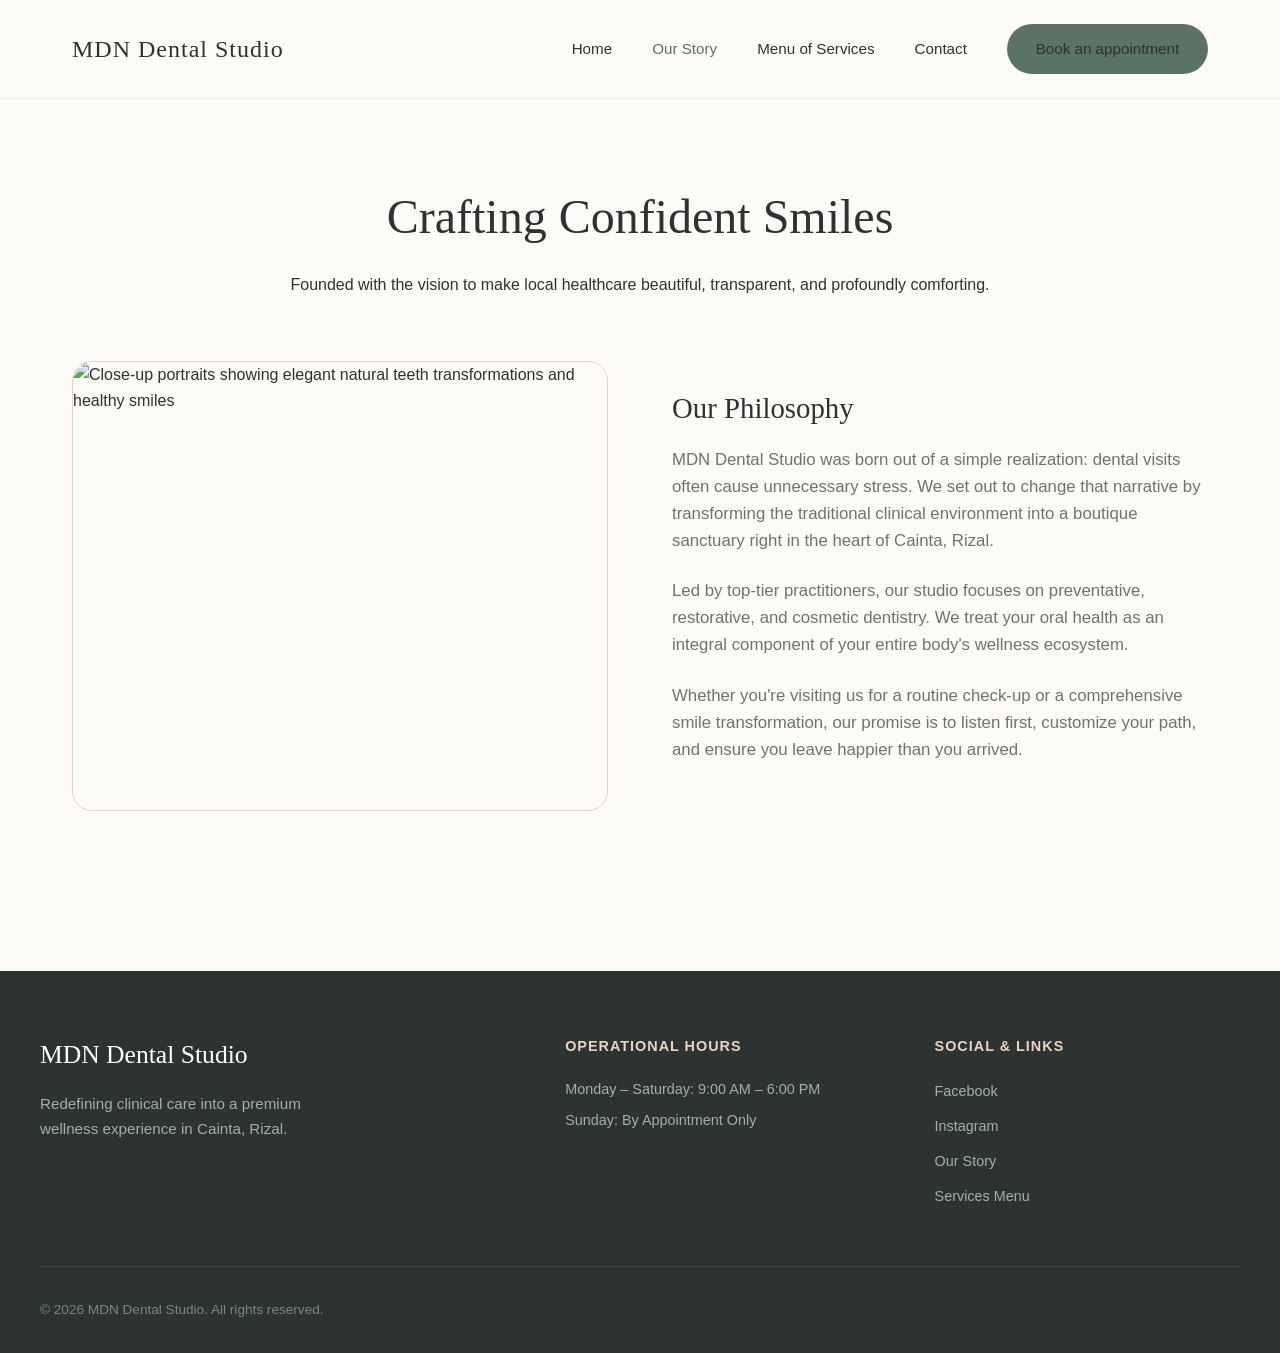
==== about.html @ 5b3ee910 "Add files via upload" ====
<!DOCTYPE html>
<html lang="en">
<head>
    <meta charset="UTF-8">
    <meta name="viewport" content="width=device-width, initial-scale=1.0">
    <title>Our Story | Qualified Dental Experts in Cainta, Rizal</title>
    <meta name="description" content="Meet the team behind MDN Dental Studio. Learn about our philosophy of combining comfortable wellness sanctuaries with advanced diagnostic dental medicine.">
    <link rel="canonical" href="https://www.mdndentalstudio.com/about.html">
    <link rel="stylesheet" href="assets/css/main.css">
    <!-- Include the style block from index.html here -->
</head>
<body>
    <header>
        <div class="nav-container">
            <a href="index.html" class="logo">MDN Dental Studio</a>
            <nav>
                <ul class="nav-links">
                    <li><a href="index.html">Home</a></li>
                    <li><a href="about.html" class="active">Our Story</a></li>
                    <li><a href="services.html">Menu of Services</a></li>
                    <li><a href="contact.html">Contact</a></li>
                    <li><a href="contact.html" class="btn btn-primary">Book an appointment</a></li>
                </ul>
            </nav>
        </div>
    </header>

    <main>
        <section>
            <div class="story-header">
                <h1>Crafting Confident Smiles</h1>
                <p>Founded with the vision to make local healthcare beautiful, transparent, and profoundly comforting.</p>
            </div>
            <div class="grid-2">
                <div class="img-wrapper">
                    <Image src="image_agent_tag_14733031323241980048" alt="Close-up portraits showing elegant natural teeth transformations and healthy smiles" caption="Our ultimate canvas is your smile" />
                </div>
                <div class="story-content">
                    <h3 style="font-size: 1.8rem; margin-bottom: 1rem;">Our Philosophy</h3>
                    <p>MDN Dental Studio was born out of a simple realization: dental visits often cause unnecessary stress. We set out to change that narrative by transforming the traditional clinical environment into a boutique sanctuary right in the heart of Cainta, Rizal.</p>
                    <p>Led by top-tier practitioners, our studio focuses on preventative, restorative, and cosmetic dentistry. We treat your oral health as an integral component of your entire body's wellness ecosystem.</p>
                    <p>Whether you're visiting us for a routine check-up or a comprehensive smile transformation, our promise is to listen first, customize your path, and ensure you leave happier than you arrived.</p>
                </div>
            </div>
        </section>
    </main>

    <footer>
        <!-- Keep exact same structural footer code as index.html -->
        <div class="footer-container">
            <div class="footer-brand">
                <h3>MDN Dental Studio</h3>
                <p>Redefining clinical care into a premium wellness experience in Cainta, Rizal.</p>
            </div>
            <div class="footer-hours">
                <h4>Operational Hours</h4>
                <p>Monday – Saturday: 9:00 AM – 6:00 PM</p>
                <p>Sunday: By Appointment Only</p>
            </div>
            <div class="footer-links">
                <h4>Social & Links</h4>
                <ul>
                    <li><a href="https://facebook.com" target="_blank">Facebook</a></li>
                    <li><a href="https://instagram.com" target="_blank">Instagram</a></li>
                    <li><a href="about.html">Our Story</a></li>
                    <li><a href="services.html">Services Menu</a></li>
                </ul>
            </div>
        </div>
        <div class="footer-bottom">
            <p>&copy; 2026 MDN Dental Studio. All rights reserved.</p>
        </div>
    </footer>
</body>
</html>
---- assets/css/main.css ----
/* ==========================================================================
   DESIGN SYSTEM VARIABLES
   ========================================================================== */
:root {
    --bg-cream: #FDFBF7;
    --bg-card: #F7F4EB;
    --primary: #5A7365;       /* Soft Sage Green */
    --primary-light: #E2ECE6;
    --accent-pink: #E8D3C7;    /* Warm Pastel Clay */
    --text-dark: #2C3330;
    --text-muted: #6B7570;
    --white: #FFFFFF;
    --font-serif: 'DM Serif Display', serif;
    --font-sans: 'Inter', sans-serif;
    --transition: all 0.3s ease;
}

/* ==========================================================================
   GLOBAL RESET & BASE STYLES
   ========================================================================== */
* {
    box-sizing: border-box;
    margin: 0;
    padding: 0;
}

body {
    font-family: var(--font-sans);
    background-color: var(--bg-cream);
    color: var(--text-dark);
    line-height: 1.6;
}

h1, h2, h3 {
    font-family: var(--font-serif);
    font-weight: 400;
    color: var(--text-dark);
}

p {
    font-weight: 300;
}

/* ==========================================================================
   NAVIGATION HEADER
   ========================================================================== */
header {
    position: sticky;
    top: 0;
    background-color: rgba(253, 251, 247, 0.95);
    backdrop-filter: blur(10px);
    z-index: 1000;
    border-bottom: 1px solid var(--bg-card);
}

.nav-container {
    max-width: 1200px;
    margin: 0 auto;
    padding: 1.5rem 2rem;
    display: flex;
    justify-content: space-between;
    align-items: center;
}

.logo {
    font-family: var(--font-serif);
    font-size: 1.5rem;
    text-decoration: none;
    color: var(--text-dark);
    letter-spacing: 1px;
}

.nav-links {
    display: flex;
    gap: 2.5rem;
    list-style: none;
    align-items: center;
}

.nav-links a {
    text-decoration: none;
    color: var(--text-dark);
    font-size: 0.95rem;
    font-weight: 400;
    transition: var(--transition);
}

.nav-links a:hover, 
.nav-links .active {
    color: var(--primary);
    font-weight: 500;
}

/* ==========================================================================
   BUTTONS & ACTIONS
   ========================================================================== */
.btn {
    display: inline-block;
    padding: 0.8rem 1.8rem;
    border-radius: 50px;
    text-decoration: none;
    font-size: 0.9rem;
    font-weight: 500;
    transition: var(--transition);
    cursor: pointer;
    border: none;
}

.btn-primary {
    background-color: var(--primary);
    color: var(--white);
}

.btn-primary:hover {
    background-color: #46594E;
    transform: translateY(-2px);
}

.btn-outline {
    background-color: transparent;
    border: 1px solid var(--primary);
    color: var(--primary);
}

.btn-outline:hover {
    background-color: var(--primary-light);
}

/* ==========================================================================
   SHARED STRUCTURAL LAYOUTS
   ========================================================================== */
section {
    padding: 5rem 2rem;
    max-width: 1200px;
    margin: 0 auto;
}

.grid-2 {
    display: grid;
    grid-template-columns: 1fr 1fr;
    gap: 4rem;
    align-items: center;
}

.img-wrapper {
    border-radius: 20px;
    overflow: hidden;
    width: 100%;
    height: 450px;
    border: 1px solid var(--accent-pink);
}

.img-wrapper img {
    width: 100%;
    height: 100%;
    object-fit: cover;
}

/* ==========================================================================
   HOMEPAGE SPECIFIC (INDEX)
   ========================================================================== */
.hero {
    padding-top: 4rem;
    padding-bottom: 6rem;
}

.hero h1 {
    font-size: 3.5rem;
    line-height: 1.15;
    margin-bottom: 1.5rem;
}

.hero p {
    font-size: 1.1rem;
    color: var(--text-muted);
    margin-bottom: 2.5rem;
    max-width: 500px;
}

.hero-btns {
    display: flex;
    gap: 1rem;
}

.value-props {
    background-color: var(--bg-card);
    border-radius: 30px;
    padding: 4rem 3rem;
    margin-bottom: 5rem;
}

.value-props-header {
    text-align: center;
    max-width: 600px;
    margin: 0 auto 3rem auto;
}

.value-props-header h2 {
    font-size: 2.5rem;
    margin-bottom: 1rem;
}

.props-grid {
    display: grid;
    grid-template-columns: repeat(3, 1fr);
    gap: 2.5rem;
}

.prop-card {
    background: var(--white);
    padding: 2.5rem 2rem;
    border-radius: 20px;
    box-shadow: 0 4px 20px rgba(0,0,0,0.02);
}

.prop-card h3 {
    font-size: 1.3rem;
    margin-bottom: 1rem;
    color: var(--primary);
}

/* ==========================================================================
   ABOUT PAGE SPECIFIC (ABOUT)
   ========================================================================== */
.story-header {
    text-align: center;
    max-width: 700px;
    margin: 0 auto 4rem auto;
}

.story-header h1 {
    font-size: 3rem;
    margin-bottom: 1rem;
}

.story-content p {
    margin-bottom: 1.5rem;
    color: var(--text-muted);
    font-size: 1.05rem;
}

/* ==========================================================================
   SERVICES MENU PAGE SPECIFIC (SERVICES)
   ========================================================================== */
.menu-header {
    text-align: center;
    max-width: 600px;
    margin: 0 auto 4rem auto;
}

.menu-header h1 {
    font-size: 3rem;
    margin-bottom: 1rem;
}

.services-grid {
    display: grid;
    grid-template-columns: repeat(2, 1fr);
    gap: 2rem;
}

.service-item {
    background-color: var(--white);
    border: 1px solid var(--bg-card);
    border-radius: 20px;
    padding: 2.5rem;
    display: flex;
    flex-direction: column;
    justify-content: space-between;
    transition: var(--transition);
}

.service-item:hover {
    transform: translateY(-5px);
    box-shadow: 0 10px 30px rgba(90, 115, 101, 0.05);
}

.service-title-price {
    display: flex;
    justify-content: space-between;
    align-items: baseline;
    margin-bottom: 1rem;
    border-bottom: 1px dashed var(--accent-pink);
    padding-bottom: 0.75rem;
}

.service-title-price h3 {
    font-size: 1.4rem;
}

.price {
    font-family: var(--font-sans);
    font-weight: 500;
    color: var(--primary);
}

.service-item p {
    color: var(--text-muted);
    font-size: 0.95rem;
    margin-bottom: 1.5rem;
}

.service-item .btn-outline {
    text-align: center;
}

/* ==========================================================================
   CONTACT PAGE SPECIFIC (CONTACT)
   ========================================================================== */
.contact-grid {
    display: grid;
    grid-template-columns: 1fr 1.2fr;
    gap: 5rem;
}

.contact-info h1 {
    font-size: 3rem;
    margin-bottom: 1.5rem;
}

.contact-info p {
    color: var(--text-muted);
    margin-bottom: 2rem;
}

.info-details {
    margin-bottom: 2rem;
}

.info-row {
    display: flex;
    margin-bottom: 1rem;
    gap: 1rem;
}

.info-row strong {
    width: 100px;
    font-weight: 500;
}

.contact-form {
    background-color: var(--white);
    padding: 3rem;
    border-radius: 30px;
    box-shadow: 0 10px 40px rgba(0,0,0,0.02);
    border: 1px solid var(--bg-card);
}

.form-group {
    margin-bottom: 1.5rem;
}

.form-group label {
    display: block;
    font-size: 0.85rem;
    font-weight: 500;
    margin-bottom: 0.5rem;
    color: var(--text-dark);
}

.form-group input, 
.form-group select, 
.form-group textarea {
    width: 100%;
    padding: 0.9rem 1.2rem;
    border: 1px solid var(--accent-pink);
    background-color: var(--bg-cream);
    border-radius: 10px;
    font-family: var(--font-sans);
    font-size: 0.95rem;
    color: var(--text-dark);
    transition: var(--transition);
}

.form-group input:focus, 
.form-group select:focus, 
.form-group textarea:focus {
    outline: none;
    border-color: var(--primary);
    background-color: var(--white);
}

.map-placeholder {
    background-color: var(--bg-card); 
    border-radius: 20px; 
    height: 230px; 
    display: flex; 
    align-items: center; 
    justify-content: center; 
    text-align: center; 
    color: var(--text-muted); 
    border: 1px dashed var(--accent-pink); 
    padding: 2rem;
}

/* ==========================================================================
   GLOBAL FOOTER SYSTEM
   ========================================================================== */
footer {
    background-color: var(--text-dark);
    color: var(--bg-cream);
    padding: 4rem 2rem 2rem 2rem;
    margin-top: 5rem;
}

.footer-container {
    max-width: 1200px;
    margin: 0 auto;
    display: grid;
    grid-template-columns: 1.51fr 1fr 1fr;
    gap: 4rem;
    border-bottom: 1px solid #3D4743;
    padding-bottom: 3rem;
    margin-bottom: 2rem;
}

.footer-brand h3 {
    color: var(--white);
    font-size: 1.6rem;
    margin-bottom: 1rem;
}

.footer-brand p {
    color: #A3AFA9;
    font-size: 0.95rem;
    max-width: 300px;
}

.footer-hours h4, 
.footer-links h4 {
    font-family: var(--font-sans);
    font-size: 0.9rem;
    text-transform: uppercase;
    letter-spacing: 1px;
    margin-bottom: 1.2rem;
    color: var(--accent-pink);
}

.footer-hours p {
    color: #A3AFA9;
    font-size: 0.9rem;
    margin-bottom: 0.5rem;
}

.footer-links ul {
    list-style: none;
}

.footer-links li {
    margin-bottom: 0.6rem;
}

.footer-links a {
    color: #A3AFA9;
    text-decoration: none;
    font-size: 0.9rem;
    transition: var(--transition);
}

.footer-links a:hover {
    color: var(--white);
}

.footer-bottom {
    max-width: 1200px;
    margin: 0 auto;
    display: flex;
    justify-content: space-between;
    align-items: center;
    font-size: 0.85rem;
    color: #7A8781;
}

/* ==========================================================================
   RESPONSIVE DESIGN BREAKPOINTS
   ========================================================================== */
@media (max-width: 968px) {
    .grid-2, 
    .props-grid, 
    .services-grid, 
    .contact-grid, 
    .footer-container {
        grid-template-columns: 1fr;
        gap: 2.5rem;
    }
    
    .hero h1 {
        font-size: 2.8rem;
    }
    
    .story-header h1, 
    .menu-header h1, 
    .contact-info h1 {
        font-size: 2.5rem;
    }
    
    .nav-links {
        display: none; /* Can be targeted later to wire up a mobile hamburger menu overlay toggle button */
    }
}
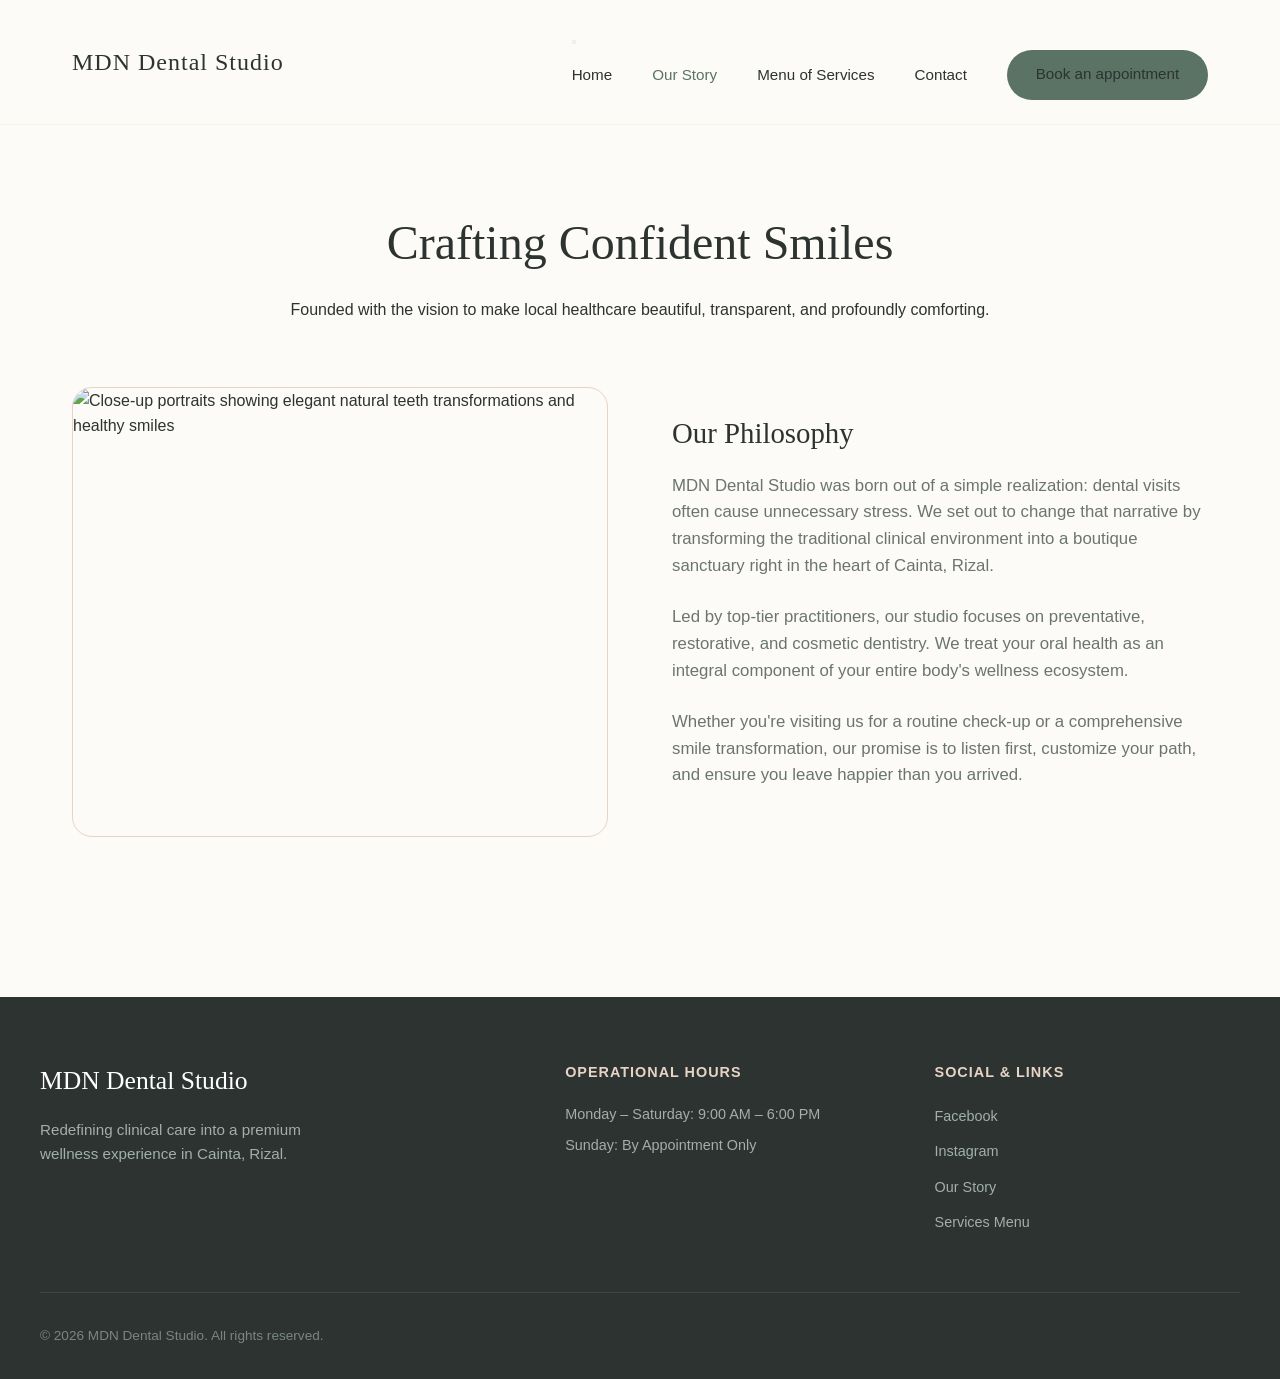
==== commit a2e58a8a: "Add files via upload" ====
--- a/about.html
+++ b/about.html
@@ -7,13 +7,19 @@
     <meta name="description" content="Meet the team behind MDN Dental Studio. Learn about our philosophy of combining comfortable wellness sanctuaries with advanced diagnostic dental medicine.">
     <link rel="canonical" href="https://www.mdndentalstudio.com/about.html">
     <link rel="stylesheet" href="assets/css/main.css">
-    <!-- Include the style block from index.html here -->
+    
 </head>
 <body>
     <header>
         <div class="nav-container">
             <a href="index.html" class="logo">MDN Dental Studio</a>
             <nav>
+                <button class="mobile-menu-toggle" aria-label="Toggle navigation">
+                <span></span>
+                <span></span>
+                <span></span>
+                </button>
+                
                 <ul class="nav-links">
                     <li><a href="index.html">Home</a></li>
                     <li><a href="about.html" class="active">Our Story</a></li>
@@ -71,5 +77,14 @@
             <p>&copy; 2026 MDN Dental Studio. All rights reserved.</p>
         </div>
     </footer>
+    <script>
+        const menuToggle = document.querySelector('.mobile-menu-toggle');
+        const navLinks = document.querySelector('.nav-links');
+
+        menuToggle.addEventListener('click', () => {
+            menuToggle.classList.toggle('active');
+            navLinks.classList.toggle('active');
+        });
+    </script>
 </body>
 </html>
--- a/assets/css/main.css
+++ b/assets/css/main.css
@@ -495,6 +495,51 @@
     }
     
     .nav-links {
-        display: none; /* Can be targeted later to wire up a mobile hamburger menu overlay toggle button */
-    }
+        display: flex; /* Overrides the previous display: none */
+        flex-direction: column;
+        position: fixed;
+        top: 0;
+        right: -100%; /* Keeps it hidden off-screen to the right by default */
+        width: 70%;
+        height: 100vh;
+        background-color: var(--bg-cream);
+        box-shadow: -10px 0 30px rgba(0,0,0,0.05);
+        padding: 6rem 2rem 2rem 2rem;
+        gap: 2rem;
+        transition: var(--transition);
+        align-items: flex-start;
+    }
+
+    .nav-links.active {
+        right: 0; /* Slides the menu in from the right when active */
+    }
+    .mobile-menu-toggle {
+        display: flex;
+        flex-direction: column;
+        gap: 6px;
+        background: none;
+        border: none;
+        cursor: pointer;
+        z-index: 1001;
+    }
+
+    .mobile-menu-toggle span {
+        display: block;
+        width: 25px;
+        height: 2px;
+        background-color: var(--text-dark);
+        transition: var(--transition);
+    }
+    .mobile-menu-toggle.active span:nth-child(1) {
+    transform: rotate(45deg) translate(5px, 6px);
+    }
+
+    .mobile-menu-toggle.active span:nth-child(2) {
+    opacity: 0;
+    }
+
+    .mobile-menu-toggle.active span:nth-child(3) {
+    transform: rotate(-45deg) translate(5px, -6px);
+    }
+
 }
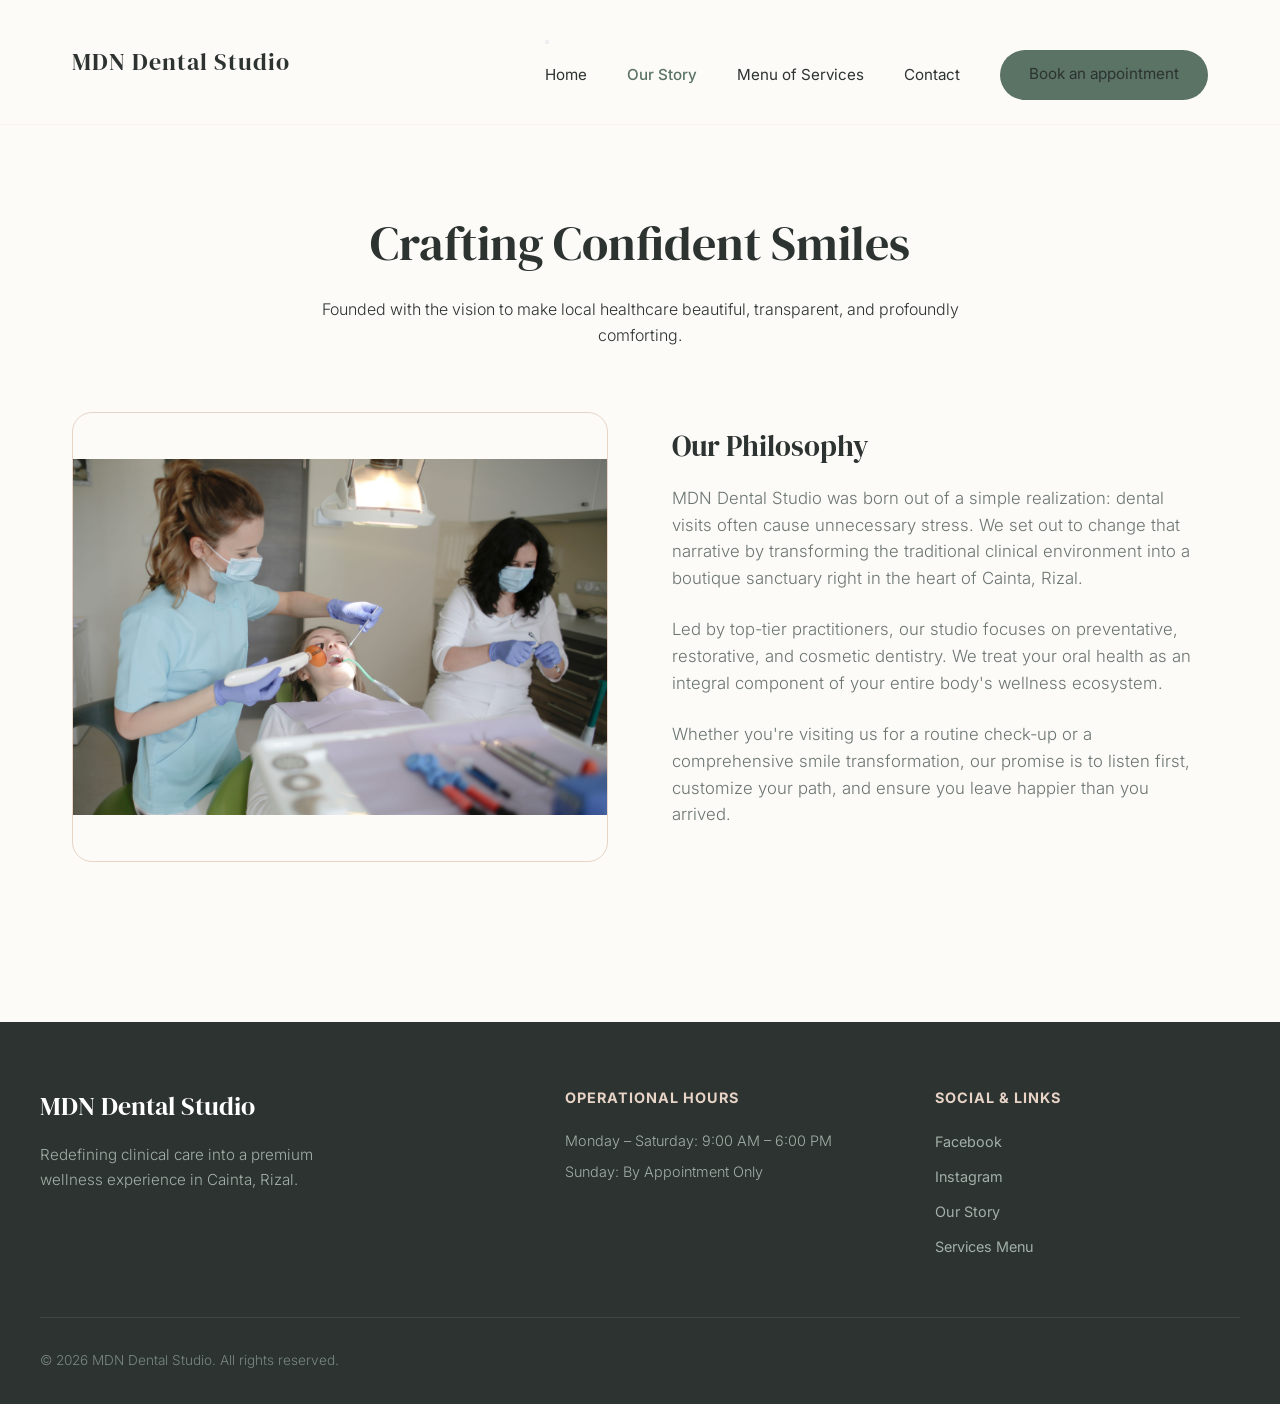
==== commit 690f9189: "Add files via upload" ====
--- a/about.html
+++ b/about.html
@@ -7,6 +7,10 @@
     <meta name="description" content="Meet the team behind MDN Dental Studio. Learn about our philosophy of combining comfortable wellness sanctuaries with advanced diagnostic dental medicine.">
     <link rel="canonical" href="https://www.mdndentalstudio.com/about.html">
     <link rel="stylesheet" href="assets/css/main.css">
+    <link rel="preconnect" href="https://fonts.googleapis.com">
+    <link rel="preconnect" href="https://fonts.gstatic.com" crossorigin>
+    <link href="https://fonts.googleapis.com/css2?family=DM+Serif+Display&family=Inter:wght@300;400;500;600&display=swap" rel="stylesheet">
+
     
 </head>
 <body>
@@ -39,7 +43,7 @@
             </div>
             <div class="grid-2">
                 <div class="img-wrapper">
-                    <Image src="image_agent_tag_14733031323241980048" alt="Close-up portraits showing elegant natural teeth transformations and healthy smiles" caption="Our ultimate canvas is your smile" />
+                    <img src="assets/about.jpg" alt="Close-up portraits showing elegant natural teeth transformations and healthy smiles" caption="Our ultimate canvas is your smile" />
                 </div>
                 <div class="story-content">
                     <h3 style="font-size: 1.8rem; margin-bottom: 1rem;">Our Philosophy</h3>
--- a/assets/css/main.css
+++ b/assets/css/main.css
@@ -4,9 +4,9 @@
 :root {
     --bg-cream: #FDFBF7;
     --bg-card: #F7F4EB;
-    --primary: #5A7365;       /* Soft Sage Green */
+    --primary: #5A7365;       
     --primary-light: #E2ECE6;
-    --accent-pink: #E8D3C7;    /* Warm Pastel Clay */
+    --accent-pink: #E8D3C7;    
     --text-dark: #2C3330;
     --text-muted: #6B7570;
     --white: #FFFFFF;
@@ -22,6 +22,11 @@
     box-sizing: border-box;
     margin: 0;
     padding: 0;
+}
+
+html, body {
+    max-width: 100%;
+    overflow-x: hidden;
 }
 
 body {
@@ -153,7 +158,7 @@
 .img-wrapper img {
     width: 100%;
     height: 100%;
-    object-fit: cover;
+    object-fit: scale-down;
 }
 
 /* ==========================================================================
@@ -381,17 +386,23 @@
 }
 
 .map-placeholder {
-    background-color: var(--bg-card); 
-    border-radius: 20px; 
-    height: 230px; 
-    display: flex; 
-    align-items: center; 
-    justify-content: center; 
-    text-align: center; 
-    color: var(--text-muted); 
-    border: 1px dashed var(--accent-pink); 
-    padding: 2rem;
-}
+    position: relative;
+    width: 100%;
+    padding-bottom: 56.25%;
+    height: 0;
+    overflow: hidden;
+    border-radius: 8px; 
+  }
+
+  .map-placeholder iframe {
+    position: absolute;
+    top: 0;
+    left: 0;
+    width: 100%;
+    height: 100%;
+    border: 0;
+  }
+
 
 /* ==========================================================================
    GLOBAL FOOTER SYSTEM
@@ -478,9 +489,13 @@
     .grid-2, 
     .props-grid, 
     .services-grid, 
-    .contact-grid, 
     .footer-container {
         grid-template-columns: 1fr;
+        gap: 2.5rem;
+    }
+
+    .contact-grid {
+        display: block;
         gap: 2.5rem;
     }
     
